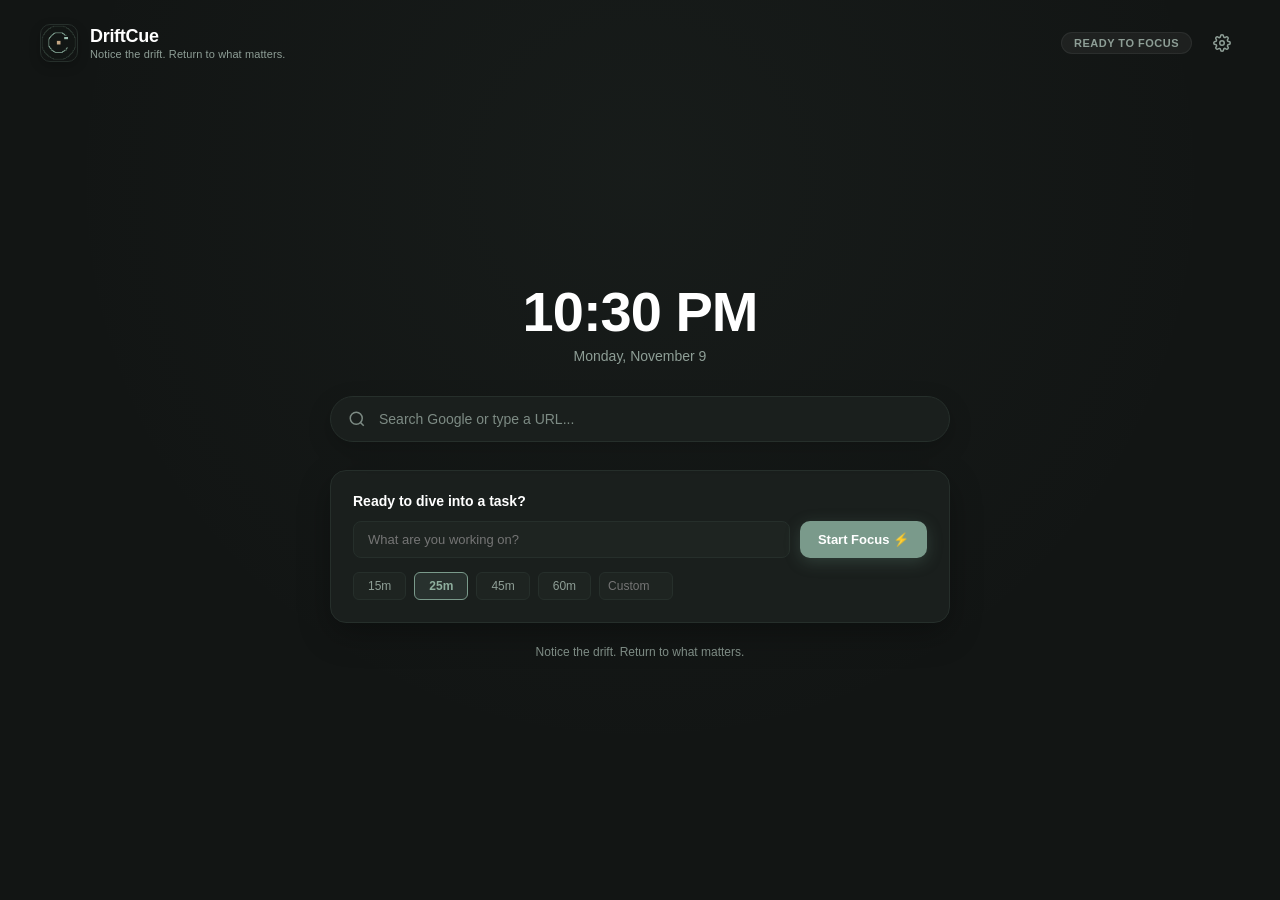
==== DriftCue/newtab/newtab.html @ f92039f9 "feat: initial commit - DriftCue Chrome Extension & Landing Page (Day 001/365)" ====
<!DOCTYPE html>
<html lang="en">
<head>
  <meta charset="UTF-8" />
  <meta name="viewport" content="width=device-width, initial-scale=1.0" />
  <title>DriftCue — Focus Space</title>
  <link rel="stylesheet" href="newtab.css" />
</head>
<body>
  <!-- Peaceful Meditative Background Canvas -->
  <canvas id="zen-canvas" class="zen-canvas"></canvas>

  <div class="ntp-wrapper">
    <!-- Top Bar -->
    <header class="ntp-header">
      <div class="brand">
        <img src="../assets/icon48.png" alt="DriftCue Logo" class="brand-logo" />
        <div class="brand-text-wrap">
          <span class="brand-name">DriftCue</span>
          <span class="brand-tagline">Notice the drift. Return to what matters.</span>
        </div>
      </div>
      <div class="header-right">
        <span id="ntp-status-pill" class="status-pill status-idle">Ready to focus</span>
        <button id="ntp-btn-settings" class="icon-btn" title="Options">
          <svg width="18" height="18" viewBox="0 0 24 24" fill="none" stroke="currentColor" stroke-width="2">
            <circle cx="12" cy="12" r="3"></circle>
            <path d="M19.4 15a1.65 1.65 0 0 0 .33 1.82l.06.06a2 2 0 0 1 0 2.83 2 2 0 0 1-2.83 0l-.06-.06a1.65 1.65 0 0 0-1.82-.33 1.65 1.65 0 0 0-1 1.51V21a2 2 0 0 1-2 2 2 2 0 0 1-2-2v-.09A1.65 1.65 0 0 0 9 19.4a1.65 1.65 0 0 0-1.82.33l-.06.06a2 2 0 0 1-2.83 0 2 2 0 0 1 0-2.83l.06-.06a1.65 1.65 0 0 0 .33-1.82 1.65 1.65 0 0 0-1.51-1H3a2 2 0 0 1-2-2 2 2 0 0 1 2-2h.09A1.65 1.65 0 0 0 4.6 9a1.65 1.65 0 0 0-.33-1.82l-.06-.06a2 2 0 0 1 0-2.83 2 2 0 0 1 2.83 0l.06.06a1.65 1.65 0 0 0 1.82.33H9a1.65 1.65 0 0 0 1-1.51V3a2 2 0 0 1 2-2 2 2 0 0 1 2 2v.09a1.65 1.65 0 0 0 1 1.51 1.65 1.65 0 0 0 1.82-.33l.06-.06a2 2 0 0 1 2.83 0 2 2 0 0 1 0 2.83l-.06.06a1.65 1.65 0 0 0-.33 1.82V9a1.65 1.65 0 0 0 1.51 1H21a2 2 0 0 1 2 2 2 2 0 0 1-2 2h-.09a1.65 1.65 0 0 0-1.51 1z"></path>
          </svg>
        </button>
      </div>
    </header>

    <!-- STATE A: Active Focus Session Dashboard (Anchor) -->
    <main id="ntp-view-active" class="ntp-view hidden">
      <div class="active-anchor-card">
        <div class="anchor-badge-wrap">
          <span class="anchor-badge">
            <span class="pulse-dot"></span> Active Focus Session
          </span>
        </div>

        <p class="anchor-subheading">YOUR ACTIVE INTENTION</p>
        <h1 id="ntp-task-title" class="anchor-task-title">Complete Python API</h1>

        <!-- Timer -->
        <div class="anchor-timer-wrap">
          <div id="ntp-timer-digits" class="anchor-timer">24:50</div>
          <p id="ntp-timer-status" class="anchor-timer-status">Focus session in progress</p>
        </div>

        <!-- Return to Task Action -->
        <div class="anchor-actions">
          <button id="ntp-btn-return-task" class="btn btn-primary btn-large">
            <span>↩</span> Return to Active Task Tab
          </button>
          <div class="anchor-sub-actions">
            <button id="ntp-btn-pause" class="btn btn-secondary">
              <span id="ntp-pause-icon">⏸</span> <span id="ntp-pause-text">Pause</span>
            </button>
            <button id="ntp-btn-end" class="btn btn-secondary btn-danger-hover">
              End Session
            </button>
          </div>
        </div>

        <!-- Live metrics stats -->
        <div class="anchor-stats-row">
          <div class="anchor-stat">
            <span id="ntp-stat-interventions" class="stat-number">0</span>
            <span class="stat-label">Distractions Checked</span>
          </div>
          <div class="stat-divider"></div>
          <div class="anchor-stat">
            <span id="ntp-stat-recoveries" class="stat-number highlight">0</span>
            <span class="stat-label">Mindful Recoveries</span>
          </div>
        </div>

        <p class="anchor-quote">"One task at a time. Keep moving."</p>
      </div>
    </main>

    <!-- STATE B: Idle Minimalist Start Page -->
    <main id="ntp-view-idle" class="ntp-view">
      <div class="idle-content-wrap">
        <!-- Clock & Date -->
        <div class="clock-wrap">
          <div id="ntp-clock" class="digital-clock">10:30 PM</div>
          <div id="ntp-date" class="digital-date">Monday, November 9</div>
        </div>

        <!-- Clean Google Search Bar -->
        <form id="ntp-search-form" class="search-form">
          <div class="search-input-wrap">
            <svg class="search-icon" width="18" height="18" viewBox="0 0 24 24" fill="none" stroke="currentColor" stroke-width="2">
              <circle cx="11" cy="11" r="8"></circle>
              <line x1="21" y1="21" x2="16.65" y2="16.65"></line>
            </svg>
            <input
              type="text"
              id="ntp-search-input"
              class="search-input"
              placeholder="Search Google or type a URL..."
              autocomplete="off"
            />
          </div>
        </form>

        <!-- Quick Focus Starter Card -->
        <div class="quick-start-card">
          <h2 class="quick-start-title">Ready to dive into a task?</h2>
          <div class="quick-input-row">
            <input
              type="text"
              id="ntp-quick-task"
              class="quick-task-input"
              placeholder="What are you working on?"
              autocomplete="off"
            />
            <button id="ntp-btn-quick-start" class="btn btn-primary">
              Start Focus ⚡
            </button>
          </div>
          <div class="quick-pills-row">
            <button type="button" class="quick-pill" data-mins="15">15m</button>
            <button type="button" class="quick-pill active" data-mins="25">25m</button>
            <button type="button" class="quick-pill" data-mins="45">45m</button>
            <button type="button" class="quick-pill" data-mins="60">60m</button>
            <div class="quick-custom-wrap">
              <input type="number" id="ntp-quick-custom-mins" class="quick-custom-input" min="1" max="180" placeholder="Custom" />
            </div>
          </div>
        </div>

        <!-- Recent Focus Sessions Strip (Module 5) -->
        <div id="ntp-recent-wrap" class="recent-sessions-wrap hidden">
          <span class="recent-label">Recent Completed Sessions</span>
          <div id="ntp-recent-list" class="recent-sessions-list"></div>
        </div>

        <p class="idle-tagline">Notice the drift. Return to what matters.</p>
      </div>
    </main>

    <!-- STATE C: Session Reflection Modal / Card (Module 5) -->
    <main id="ntp-view-summary" class="ntp-view hidden">
      <div class="active-anchor-card summary-anchor-card">
        <div class="summary-check-icon">✓</div>
        <h1 class="summary-card-title">Session Complete</h1>
        <p id="ntp-sum-task" class="summary-card-task">Authentication API</p>

        <div class="anchor-stats-row">
          <div class="anchor-stat">
            <span id="ntp-sum-actual" class="stat-number">25m</span>
            <span class="stat-label">Focus Time</span>
          </div>
          <div class="stat-divider"></div>
          <div class="anchor-stat">
            <span id="ntp-sum-drifts" class="stat-number">2</span>
            <span class="stat-label">Drifts Checked</span>
          </div>
          <div class="stat-divider"></div>
          <div class="anchor-stat">
            <span id="ntp-sum-recoveries" class="stat-number highlight">2</span>
            <span class="stat-label">Task Recoveries</span>
          </div>
        </div>

        <div class="ntp-reflection-block">
          <label class="reflection-label">Did you accomplish what you set out to do?</label>
          <div class="ntp-reflect-btns">
            <button type="button" class="btn-reflect selected" data-reflection="Yes">
              <span>🎯</span> Yes, accomplished
            </button>
            <button type="button" class="btn-reflect" data-reflection="Partially">
              <span>🌱</span> Partially
            </button>
            <button type="button" class="btn-reflect" data-reflection="Not yet">
              <span>⏳</span> Not yet
            </button>
          </div>
          <input
            type="text"
            id="ntp-sum-notes"
            class="summary-note-input"
            placeholder="Key takeaway or reflection note (optional)..."
            maxlength="100"
            style="margin-top: 10px;"
          />
        </div>

        <button id="ntp-btn-save-summary" class="btn btn-primary btn-large btn-block" style="margin-top: 20px;">
          Save Reflection & Continue
        </button>
      </div>
    </main>
  </div>

  <script src="newtab.js"></script>
</body>
</html>
---- DriftCue/newtab/newtab.css ----
/* DriftCue — Adaptive New Tab (Serene Sage Peace Palette) */

:root {
  --bg-ntp: #121514;
  --bg-card: #1a1f1d;
  --bg-card-hover: #212825;
  --bg-input: #1e2421;
  --border-subtle: #262f2b;
  --border-focus: #7a9a8b;

  --text-primary: #e4eae6;
  --text-secondary: #8e9e96;
  --text-muted: #7d8b84;

  --accent-sage: #7a9a8b;
  --accent-sage-hover: #6a897b;
  --accent-sage-light: #8eae9d;
  --accent-sand: #c5a582;
  --accent-rose: #d9777f;

  --font-sans: -apple-system, BlinkMacSystemFont, "Segoe UI", Roboto, Helvetica, Arial, sans-serif;
  --font-mono: ui-monospace, SFMono-Regular, Menlo, Monaco, Consolas, monospace;
}

* {
  box-sizing: border-box;
  margin: 0;
  padding: 0;
}

body {
  background-color: var(--bg-ntp);
  color: var(--text-primary);
  font-family: var(--font-sans);
  min-height: 100vh;
  display: flex;
  flex-direction: column;
  -webkit-font-smoothing: antialiased;
  background-image: radial-gradient(circle at 50% 20%, rgba(122, 154, 139, 0.05), transparent 60%);
}

/* Peaceful Meditative Breathing Background */
.zen-canvas {
  position: fixed;
  top: 0;
  left: 0;
  width: 100vw;
  height: 100vh;
  z-index: 0;
  pointer-events: none;
  filter: blur(80px);
  -webkit-filter: blur(80px);
  opacity: 0.75;
  transform: translateZ(0);
}

.ntp-wrapper {
  position: relative;
  z-index: 1;
  display: flex;
  flex-direction: column;
  min-height: 100vh;
  padding: 24px 40px;
}

/* Header & Brand (Enlarged per request) */
.ntp-header {
  display: flex;
  align-items: center;
  justify-content: space-between;
}

.brand {
  display: flex;
  align-items: center;
  gap: 12px;
}

.brand-logo {
  width: 38px;
  height: 38px;
  border-radius: 10px;
  border: 1px solid var(--border-subtle);
  box-shadow: 0 4px 12px rgba(0, 0, 0, 0.2);
}

.brand-text-wrap {
  display: flex;
  flex-direction: column;
}

.brand-name {
  font-size: 18px;
  font-weight: 700;
  letter-spacing: -0.3px;
  color: #ffffff;
}

.brand-tagline {
  font-size: 11px;
  color: var(--text-secondary);
  letter-spacing: 0.1px;
  margin-top: 1px;
}

.header-right {
  display: flex;
  align-items: center;
  gap: 12px;
}

.status-pill {
  font-size: 11px;
  font-weight: 600;
  padding: 4px 12px;
  border-radius: 20px;
  text-transform: uppercase;
  letter-spacing: 0.5px;
}

.status-idle {
  background: rgba(255, 255, 255, 0.05);
  color: var(--text-secondary);
  border: 1px solid rgba(255, 255, 255, 0.06);
}

.status-active {
  background: rgba(122, 154, 139, 0.15);
  color: var(--accent-sage-light);
  border: 1px solid rgba(122, 154, 139, 0.3);
}

.status-paused {
  background: rgba(197, 165, 130, 0.15);
  color: #d6ba9c;
  border: 1px solid rgba(197, 165, 130, 0.3);
}

.status-summary {
  background: rgba(122, 154, 139, 0.15);
  color: var(--accent-sage-light);
  border: 1px solid rgba(122, 154, 139, 0.3);
}

.icon-btn {
  background: transparent;
  border: 1px solid transparent;
  color: var(--text-secondary);
  cursor: pointer;
  padding: 8px;
  border-radius: 8px;
  display: flex;
  align-items: center;
  justify-content: center;
  transition: all 0.15s ease;
}

.icon-btn:hover {
  background: var(--bg-card);
  color: #fff;
  border-color: var(--border-subtle);
}

/* Views */
.ntp-view {
  flex: 1;
  display: flex;
  align-items: center;
  justify-content: center;
}

.ntp-view.hidden {
  display: none !important;
}

/* Cards */
.active-anchor-card {
  background: var(--bg-card);
  border: 1px solid var(--border-subtle);
  border-radius: 20px;
  padding: 40px;
  width: 100%;
  max-width: 540px;
  text-align: center;
  box-shadow: 0 20px 50px rgba(0, 0, 0, 0.5);
  animation: ntpSlideIn 0.3s cubic-bezier(0.16, 1, 0.3, 1);
}

@keyframes ntpSlideIn {
  from { transform: translateY(16px); opacity: 0; }
  to { transform: translateY(0); opacity: 1; }
}

.anchor-badge-wrap {
  margin-bottom: 20px;
}

.anchor-badge {
  display: inline-flex;
  align-items: center;
  gap: 8px;
  background: rgba(122, 154, 139, 0.15);
  color: var(--accent-sage-light);
  border: 1px solid rgba(122, 154, 139, 0.3);
  font-size: 11px;
  font-weight: 600;
  text-transform: uppercase;
  letter-spacing: 0.5px;
  padding: 5px 14px;
  border-radius: 20px;
}

.pulse-dot {
  width: 7px;
  height: 7px;
  border-radius: 50%;
  background-color: currentColor;
  animation: pulse 2s infinite;
}

@keyframes pulse {
  0% { transform: scale(0.95); opacity: 0.7; }
  50% { transform: scale(1.3); opacity: 1; }
  100% { transform: scale(0.95); opacity: 0.7; }
}

.anchor-subheading {
  font-size: 11px;
  letter-spacing: 1.2px;
  color: var(--text-muted);
  text-transform: uppercase;
  font-weight: 600;
  margin-bottom: 8px;
}

.anchor-task-title {
  font-size: 26px;
  font-weight: 700;
  color: #ffffff;
  line-height: 1.3;
  margin-bottom: 24px;
  word-break: break-word;
}

.anchor-timer-wrap {
  background: var(--bg-input);
  border: 1px solid rgba(255, 255, 255, 0.04);
  border-radius: 14px;
  padding: 22px 0;
  margin-bottom: 28px;
}

.anchor-timer {
  font-family: var(--font-mono);
  font-size: 48px;
  font-weight: 800;
  letter-spacing: 2px;
  color: #ffffff;
}

.anchor-timer.paused {
  color: var(--accent-sand);
}

.anchor-timer-status {
  font-size: 12px;
  color: var(--text-muted);
  margin-top: 4px;
}

.anchor-actions {
  display: flex;
  flex-direction: column;
  gap: 12px;
  margin-bottom: 28px;
}

.btn {
  font-family: inherit;
  font-size: 13px;
  font-weight: 600;
  padding: 11px 18px;
  border-radius: 10px;
  cursor: pointer;
  border: none;
  display: inline-flex;
  align-items: center;
  justify-content: center;
  gap: 8px;
  transition: all 0.15s ease;
}

.btn-large {
  padding: 14px 22px;
  font-size: 14px;
}

.btn-block {
  width: 100%;
}

.btn-primary {
  background: var(--accent-sage);
  color: #ffffff;
  box-shadow: 0 4px 16px rgba(98, 135, 118, 0.3);
}

.btn-primary:hover {
  background: var(--accent-sage-hover);
  transform: translateY(-1px);
}

.btn-secondary {
  background: var(--bg-input);
  border: 1px solid var(--border-subtle);
  color: var(--text-primary);
}

.btn-secondary:hover {
  background: var(--bg-card-hover);
  border-color: #38463e;
}

.btn-danger-hover:hover {
  border-color: rgba(217, 119, 127, 0.4);
  color: #fca5a5;
}

.anchor-sub-actions {
  display: grid;
  grid-template-columns: 1fr 1fr;
  gap: 10px;
}

.anchor-stats-row {
  display: flex;
  align-items: center;
  justify-content: center;
  gap: 24px;
  padding: 16px 0;
  border-top: 1px solid var(--border-subtle);
  border-bottom: 1px solid var(--border-subtle);
  margin-bottom: 20px;
}

.anchor-stat {
  display: flex;
  flex-direction: column;
  align-items: center;
}

.stat-number {
  font-size: 18px;
  font-weight: 700;
  color: #ffffff;
}

.stat-number.highlight {
  color: var(--accent-sage-light);
}

.stat-label {
  font-size: 11px;
  color: var(--text-muted);
  margin-top: 2px;
}

.stat-divider {
  width: 1px;
  height: 24px;
  background: var(--border-subtle);
}

.anchor-quote {
  font-size: 13px;
  font-style: italic;
  color: var(--text-secondary);
}

/* STATE B: Idle Minimalist Start Page */
.idle-content-wrap {
  width: 100%;
  max-width: 620px;
  text-align: center;
  display: flex;
  flex-direction: column;
  align-items: center;
  animation: ntpSlideIn 0.3s cubic-bezier(0.16, 1, 0.3, 1);
}

.clock-wrap {
  margin-bottom: 32px;
}

.digital-clock {
  font-size: 56px;
  font-weight: 700;
  letter-spacing: -1px;
  color: #ffffff;
}

.digital-date {
  font-size: 14px;
  color: var(--text-secondary);
  margin-top: 4px;
}

/* Search Form */
.search-form {
  width: 100%;
  margin-bottom: 28px;
}

.search-input-wrap {
  position: relative;
  width: 100%;
}

.search-icon {
  position: absolute;
  left: 18px;
  top: 50%;
  transform: translateY(-50%);
  color: var(--text-muted);
}

.search-input {
  width: 100%;
  background: var(--bg-card);
  border: 1px solid var(--border-subtle);
  border-radius: 30px;
  padding: 14px 20px 14px 48px;
  font-size: 14px;
  color: #ffffff;
  font-family: inherit;
  outline: none;
  transition: all 0.2s ease;
  box-shadow: 0 8px 24px rgba(0, 0, 0, 0.2);
}

.search-input:focus {
  border-color: var(--border-focus);
  box-shadow: 0 0 0 3px rgba(122, 154, 139, 0.2);
  background: var(--bg-input);
}

.search-input::placeholder {
  color: var(--text-muted);
}

/* Quick Start Card */
.quick-start-card {
  width: 100%;
  background: var(--bg-card);
  border: 1px solid var(--border-subtle);
  border-radius: 16px;
  padding: 22px;
  text-align: left;
  margin-bottom: 22px;
  box-shadow: 0 12px 32px rgba(0, 0, 0, 0.3);
}

.quick-start-title {
  font-size: 14px;
  font-weight: 600;
  color: #ffffff;
  margin-bottom: 12px;
}

.quick-input-row {
  display: flex;
  gap: 10px;
  margin-bottom: 14px;
}

.quick-task-input {
  flex: 1;
  background: var(--bg-input);
  border: 1px solid var(--border-subtle);
  border-radius: 8px;
  padding: 10px 14px;
  font-size: 13px;
  color: #fff;
  font-family: inherit;
  outline: none;
}

.quick-task-input:focus {
  border-color: var(--accent-sage);
}

.quick-pills-row {
  display: flex;
  gap: 8px;
  align-items: center;
}

.quick-custom-wrap {
  width: 74px;
}

.quick-custom-input {
  width: 100%;
  background: var(--bg-input);
  border: 1px solid var(--border-subtle);
  border-radius: 6px;
  padding: 6px 8px;
  color: #fff;
  font-size: 12px;
  font-family: inherit;
  text-align: center;
  outline: none;
  transition: all 0.15s ease;
}

.quick-custom-input:focus {
  border-color: var(--accent-sage);
  background: var(--bg-card);
}

.quick-pill {
  background: var(--bg-input);
  border: 1px solid var(--border-subtle);
  color: var(--text-secondary);
  padding: 6px 14px;
  border-radius: 6px;
  font-size: 12px;
  font-weight: 500;
  cursor: pointer;
  transition: all 0.15s ease;
}

.quick-pill:hover {
  background: var(--bg-card-hover);
  color: #fff;
}

.quick-pill.active {
  background: rgba(122, 154, 139, 0.15);
  border-color: var(--accent-sage);
  color: var(--accent-sage-light);
  font-weight: 600;
}

/* Recent Sessions Strip */
.recent-sessions-wrap {
  width: 100%;
  margin-bottom: 20px;
  text-align: left;
}

.recent-sessions-wrap.hidden {
  display: none;
}

.recent-label {
  font-size: 11px;
  text-transform: uppercase;
  letter-spacing: 0.5px;
  color: var(--text-muted);
  display: block;
  margin-bottom: 8px;
}

.recent-sessions-list {
  display: flex;
  gap: 8px;
  flex-wrap: wrap;
}

.recent-chip {
  background: var(--bg-card);
  border: 1px solid var(--border-subtle);
  border-radius: 8px;
  padding: 6px 12px;
  font-size: 12px;
  color: var(--text-primary);
  display: inline-flex;
  align-items: center;
  gap: 6px;
}

.recent-chip .chip-time {
  color: var(--accent-sage-light);
  font-weight: 600;
}

.idle-tagline {
  font-size: 12px;
  color: var(--text-muted);
}

/* STATE C: Summary Anchor Card */
.summary-anchor-card {
  max-width: 500px;
}

.summary-check-icon {
  width: 48px;
  height: 48px;
  border-radius: 50%;
  background: rgba(122, 154, 139, 0.15);
  color: var(--accent-sage-light);
  font-size: 24px;
  font-weight: bold;
  display: flex;
  align-items: center;
  justify-content: center;
  margin: 0 auto 12px;
}

.summary-card-title {
  font-size: 22px;
  font-weight: 700;
  color: #fff;
}

.summary-card-task {
  font-size: 14px;
  color: var(--text-secondary);
  margin-top: 4px;
  margin-bottom: 16px;
}

.ntp-reflection-block {
  text-align: left;
  margin: 20px 0;
}

.reflection-label {
  display: block;
  font-size: 13px;
  font-weight: 500;
  color: var(--text-primary);
  margin-bottom: 8px;
}

.ntp-reflect-btns {
  display: flex;
  gap: 8px;
}

.btn-reflect {
  flex: 1;
  background: var(--bg-input);
  border: 1px solid var(--border-subtle);
  color: var(--text-secondary);
  padding: 10px;
  border-radius: 8px;
  font-size: 12px;
  font-family: inherit;
  cursor: pointer;
  display: flex;
  align-items: center;
  justify-content: center;
  gap: 6px;
  transition: all 0.15s ease;
}

.btn-reflect:hover {
  background: var(--bg-card-hover);
  color: #fff;
}

.btn-reflect.selected {
  background: rgba(122, 154, 139, 0.18);
  border-color: var(--accent-sage);
  color: var(--accent-sage-light);
  font-weight: 600;
}

.summary-note-input {
  width: 100%;
  background: var(--bg-input);
  border: 1px solid var(--border-subtle);
  border-radius: 8px;
  padding: 10px 12px;
  font-size: 13px;
  color: #fff;
  font-family: inherit;
  outline: none;
}

.summary-note-input:focus {
  border-color: var(--accent-sage);
}
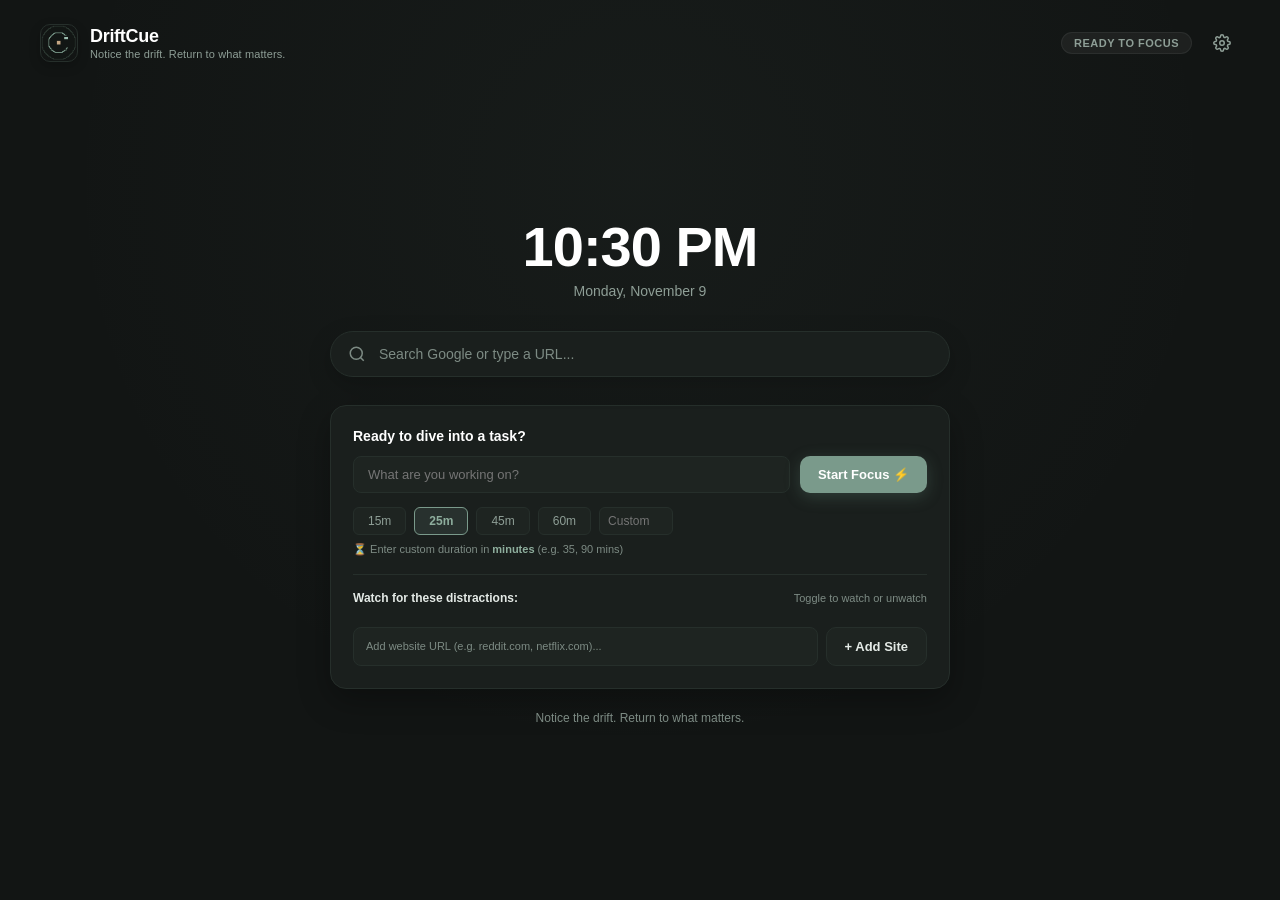
==== commit 93f0e3de: "feat: enhance Side View & New Tab with custom URLs, in-place settings, red back navigation, and seco" ====
--- a/DriftCue/newtab/newtab.html
+++ b/DriftCue/newtab/newtab.html
@@ -43,9 +43,10 @@
         <p class="anchor-subheading">YOUR ACTIVE INTENTION</p>
         <h1 id="ntp-task-title" class="anchor-task-title">Complete Python API</h1>
 
-        <!-- Timer -->
+        <!-- Timer with Live Seconds Intuition -->
         <div class="anchor-timer-wrap">
           <div id="ntp-timer-digits" class="anchor-timer">24:50</div>
+          <div id="ntp-timer-seconds-sub" class="anchor-timer-seconds-sub">1,490 seconds remaining</div>
           <p id="ntp-timer-status" class="anchor-timer-status">Focus session in progress</p>
         </div>
 
@@ -131,6 +132,30 @@
               <input type="number" id="ntp-quick-custom-mins" class="quick-custom-input" min="1" max="180" placeholder="Custom" />
             </div>
           </div>
+          <p class="ntp-custom-subhint">⏳ Enter custom duration in <strong>minutes</strong> (e.g. 35, 90 mins)</p>
+
+          <!-- Watch for Distractions Section -->
+          <div class="ntp-distractions-section">
+            <div class="ntp-distractions-header">
+              <span class="ntp-distractions-title">Watch for these distractions:</span>
+              <span class="ntp-distractions-hint">Toggle to watch or unwatch</span>
+            </div>
+            <div id="ntp-distraction-pills" class="ntp-pills-grid">
+              <!-- Populated dynamically via JS -->
+            </div>
+            <div class="ntp-add-distraction-row">
+              <input
+                type="text"
+                id="ntp-input-distraction"
+                class="ntp-inline-input"
+                placeholder="Add website URL (e.g. reddit.com, netflix.com)..."
+                autocomplete="off"
+              />
+              <button type="button" id="ntp-btn-add-distraction" class="btn btn-secondary btn-sm">
+                + Add Site
+              </button>
+            </div>
+          </div>
         </div>
 
         <!-- Recent Focus Sessions Strip (Module 5) -->
--- a/DriftCue/newtab/newtab.css
+++ b/DriftCue/newtab/newtab.css
@@ -684,3 +684,140 @@
 .summary-note-input:focus {
   border-color: var(--accent-sage);
 }
+
+/* ==========================================================================
+   Timer Seconds Intuition & New Tab Distraction Watchlist
+   ========================================================================== */
+
+.anchor-timer-seconds-sub {
+  font-family: var(--font-mono);
+  font-size: 13px;
+  color: var(--accent-sage-light);
+  margin-top: 6px;
+  letter-spacing: 0.5px;
+}
+
+.ntp-custom-subhint {
+  font-size: 11px;
+  color: var(--text-muted);
+  margin-top: 8px;
+  text-align: left;
+}
+
+.ntp-custom-subhint strong {
+  color: var(--accent-sage-light);
+}
+
+.ntp-distractions-section {
+  margin-top: 18px;
+  padding-top: 16px;
+  border-top: 1px solid var(--border-subtle);
+  text-align: left;
+}
+
+.ntp-distractions-header {
+  display: flex;
+  align-items: center;
+  justify-content: space-between;
+  margin-bottom: 10px;
+}
+
+.ntp-distractions-title {
+  font-size: 12px;
+  font-weight: 600;
+  color: var(--text-primary);
+}
+
+.ntp-distractions-hint {
+  font-size: 11px;
+  color: var(--text-muted);
+}
+
+.ntp-pills-grid {
+  display: flex;
+  flex-wrap: wrap;
+  gap: 8px;
+  margin-bottom: 12px;
+}
+
+.ntp-distraction-pill {
+  display: inline-flex;
+  align-items: center;
+  gap: 6px;
+  padding: 6px 12px;
+  background: var(--bg-input);
+  border: 1px solid var(--border-subtle);
+  border-radius: 20px;
+  color: var(--text-muted);
+  font-size: 12px;
+  cursor: pointer;
+  transition: all 0.15s ease;
+  user-select: none;
+}
+
+.ntp-distraction-pill:hover {
+  background: var(--bg-card-hover);
+  color: var(--text-primary);
+  border-color: #3b4540;
+}
+
+.ntp-distraction-pill.checked {
+  background: rgba(122, 154, 139, 0.16);
+  border-color: var(--accent-sage);
+  color: var(--accent-sage-light);
+  font-weight: 600;
+}
+
+.ntp-distraction-pill .pill-dot {
+  width: 6px;
+  height: 6px;
+  border-radius: 50%;
+  background: var(--text-muted);
+  transition: background 0.15s ease;
+}
+
+.ntp-distraction-pill.checked .pill-dot {
+  background: var(--accent-sage-light);
+}
+
+.ntp-distraction-pill.custom-pill {
+  border-style: dashed;
+}
+
+.ntp-distraction-pill .pill-remove-x {
+  margin-left: 4px;
+  font-size: 13px;
+  color: var(--text-muted);
+  cursor: pointer;
+}
+
+.ntp-distraction-pill .pill-remove-x:hover {
+  color: #ff8f98;
+}
+
+.ntp-add-distraction-row {
+  display: flex;
+  gap: 8px;
+}
+
+.ntp-inline-input {
+  flex: 1;
+  background: var(--bg-input);
+  border: 1px solid var(--border-subtle);
+  border-radius: 8px;
+  padding: 8px 12px;
+  color: var(--text-primary);
+  font-size: 12px;
+  font-family: inherit;
+  outline: none;
+  transition: border-color 0.2s ease;
+}
+
+.ntp-inline-input:focus {
+  border-color: var(--accent-sage);
+}
+
+.ntp-inline-input::placeholder {
+  color: var(--text-muted);
+  font-size: 11px;
+}
